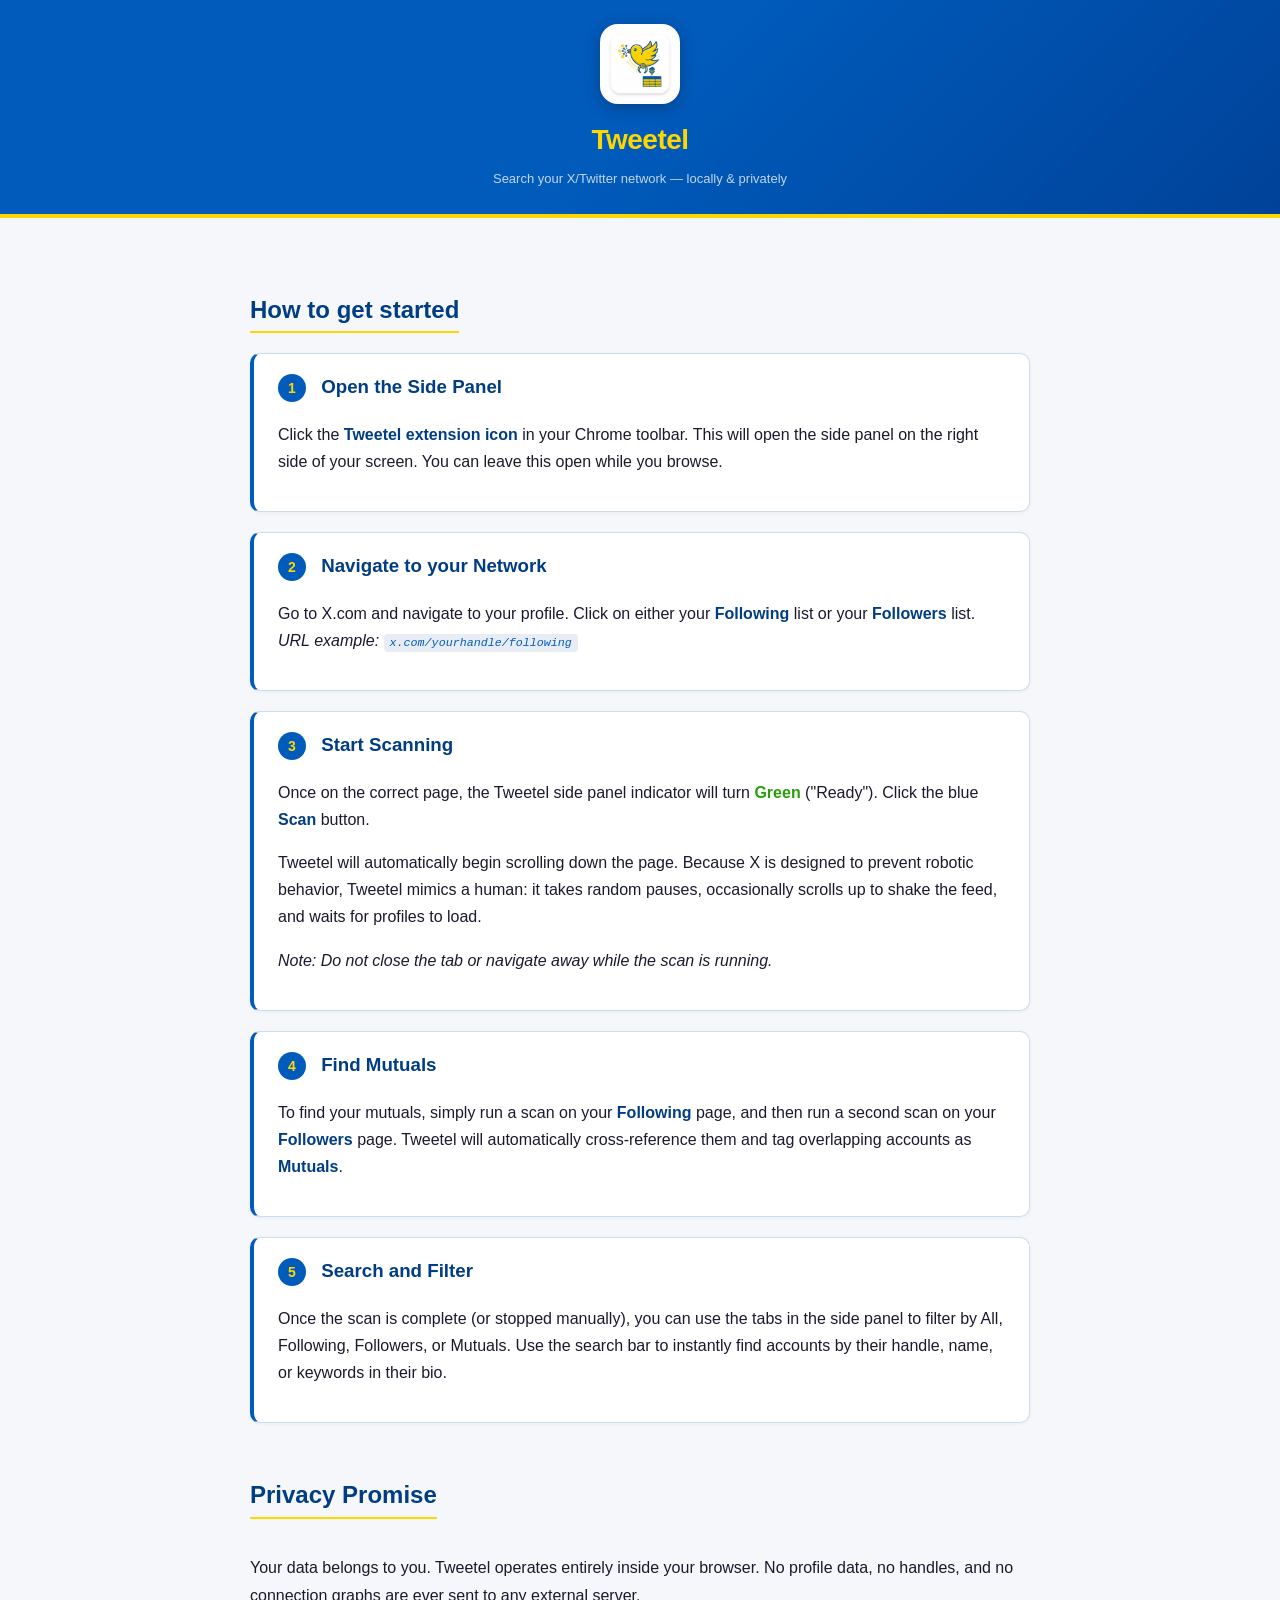
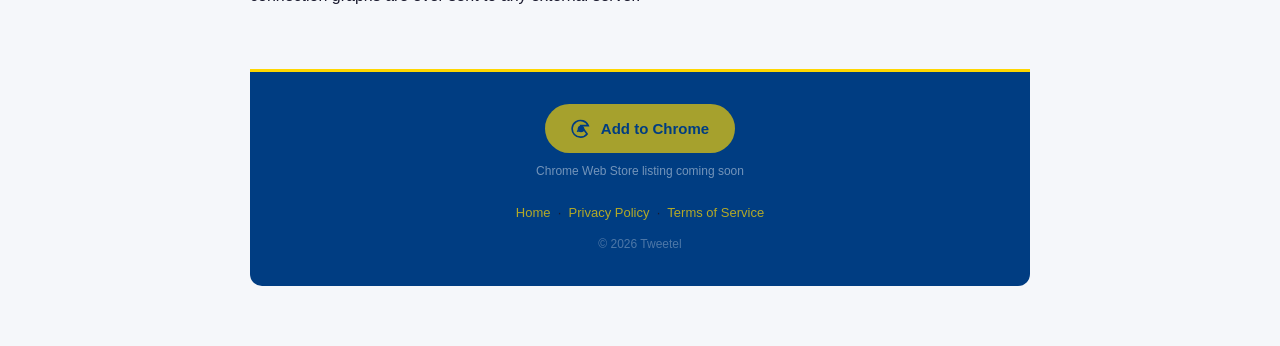
==== docs/index.html @ 0cd2e9f8 "website for the extension" ====
<!doctype html>
<html lang="en">
    <head>
        <meta charset="UTF-8" />
        <meta name="viewport" content="width=device-width, initial-scale=1.0" />
        <title>Tweetel - Search your X/Twitter network</title>
        <link rel="stylesheet" href="app.css" />
    </head>
    <body>
        <header class="site-header">
            <a href="index.html">
                <img src="logo.png" alt="Tweetel logo" class="logo" />
                <span class="brand-name">Tweetel</span>
                <span class="brand-tagline">Search your X/Twitter network — locally &amp; privately</span>
            </a>
        </header>

        <div class="page-wrapper">
            <h2>How to get started</h2>

            <div class="step">
                <h3><span class="step-number">1</span> Open the Side Panel</h3>
                <p>
                    Click the <strong>Tweetel extension icon</strong> in your Chrome
                    toolbar. This will open the side panel on the right side of your
                    screen. You can leave this open while you browse.
                </p>
            </div>

            <div class="step">
                <h3><span class="step-number">2</span> Navigate to your Network</h3>
                <p>
                    Go to X.com and navigate to your profile. Click on either your
                    <strong>Following</strong> list or your
                    <strong>Followers</strong> list.<br />
                    <em>URL example: <code>x.com/yourhandle/following</code></em>
                </p>
            </div>

            <div class="step">
                <h3><span class="step-number">3</span> Start Scanning</h3>
                <p>
                    Once on the correct page, the Tweetel side panel indicator will
                    turn <span class="highlight">Green</span> ("Ready"). Click the
                    blue <strong>Scan</strong> button.
                </p>
                <p>
                    Tweetel will automatically begin scrolling down the page.
                    Because X is designed to prevent robotic behavior, Tweetel
                    mimics a human: it takes random pauses, occasionally scrolls up
                    to shake the feed, and waits for profiles to load.
                </p>
                <p>
                    <em>Note: Do not close the tab or navigate away while the scan is running.</em>
                </p>
            </div>

            <div class="step">
                <h3><span class="step-number">4</span> Find Mutuals</h3>
                <p>
                    To find your mutuals, simply run a scan on your
                    <strong>Following</strong> page, and then run a second scan on
                    your <strong>Followers</strong> page. Tweetel will automatically
                    cross-reference them and tag overlapping accounts as
                    <strong>Mutuals</strong>.
                </p>
            </div>

            <div class="step">
                <h3><span class="step-number">5</span> Search and Filter</h3>
                <p>
                    Once the scan is complete (or stopped manually), you can use the
                    tabs in the side panel to filter by All, Following, Followers,
                    or Mutuals. Use the search bar to instantly find accounts by
                    their handle, name, or keywords in their bio.
                </p>
            </div>

            <h2>Privacy Promise</h2>
            <p>
                Your data belongs to you. Tweetel operates entirely inside your
                browser. No profile data, no handles, and no connection graphs are
                ever sent to any external server.
            </p>

            <footer>
                <div class="footer-cta">
                    <span class="btn-chrome" title="Coming soon to the Chrome Web Store">
                        <svg width="20" height="20" viewBox="0 0 24 24" fill="none" xmlns="http://www.w3.org/2000/svg">
                            <circle cx="12" cy="12" r="4" fill="#003d82"/>
                            <path d="M12 8h8.66a10 10 0 1 0-1.34 9.93L12 8z" fill="none" stroke="#003d82" stroke-width="2"/>
                            <path d="M12 8l-4.33 7.5" stroke="#003d82" stroke-width="2"/>
                        </svg>
                        Add to Chrome
                    </span>
                    <span class="btn-chrome-note">Chrome Web Store listing coming soon</span>
                </div>
                <div class="footer-links">
                    <a href="index.html">Home</a> &nbsp;&middot;&nbsp;
                    <a href="privacy.html">Privacy Policy</a> &nbsp;&middot;&nbsp;
                    <a href="terms.html">Terms of Service</a>
                </div>
                <div class="footer-brand">&copy; 2026 Tweetel</div>
            </footer>
        </div>
    </body>
</html>
---- docs/app.css ----
/* ============================================================
   Tweetel – Ukraine theme
   Colors: Ukraine Blue #005BBB, Ukraine Yellow #FFD700
   ============================================================ */

/* ── Reset & Base ─────────────────────────────────────────── */
*, *::before, *::after {
    box-sizing: border-box;
}

body {
    font-family: -apple-system, BlinkMacSystemFont, "Segoe UI", Roboto, Helvetica, Arial, sans-serif;
    background-color: #f5f7fa;
    color: #1a1a2e;
    line-height: 1.7;
    margin: 0;
    padding: 0;
}

/* ── Layout wrapper ───────────────────────────────────────── */
.page-wrapper {
    max-width: 820px;
    margin: 0 auto;
    padding: 0 20px 60px;
}

/* ── Links ────────────────────────────────────────────────── */
a {
    color: #005BBB;
    text-decoration: none;
}
a:hover {
    text-decoration: underline;
    color: #004299;
}

/* ── Typography ───────────────────────────────────────────── */
h1, h2, h3 {
    color: #003d82;
    line-height: 1.3;
}
h2 {
    margin-top: 36px;
    padding-bottom: 6px;
    border-bottom: 2px solid #FFD700;
    display: inline-block;
}
h3 {
    margin-top: 0;
}
strong {
    color: #003d82;
}
code {
    background: #e8edf5;
    color: #005BBB;
    padding: 2px 6px;
    border-radius: 4px;
    font-family: monospace;
    font-size: 0.9em;
}
ul {
    margin-top: 0;
    padding-left: 20px;
}
li {
    margin-bottom: 10px;
}

/* ── Site Header ──────────────────────────────────────────── */
.site-header {
    background: linear-gradient(135deg, #005BBB 50%, #004299 100%);
    border-bottom: 4px solid #FFD700;
    padding: 24px 20px;
    text-align: center;
    margin-bottom: 40px;
}
.site-header a {
    text-decoration: none;
    display: inline-flex;
    flex-direction: column;
    align-items: center;
    gap: 12px;
    color: #ffffff;
}
.site-header a:hover {
    text-decoration: none;
    opacity: 0.9;
}
.site-header img.logo {
    width: 80px;
    height: 80px;
    border-radius: 18px;
    box-shadow: 0 4px 16px rgba(0, 0, 0, 0.25);
}
.site-header .brand-name {
    font-size: 28px;
    font-weight: 700;
    letter-spacing: -0.5px;
    color: #FFD700;
}
.site-header .brand-tagline {
    font-size: 13px;
    color: rgba(255, 255, 255, 0.75);
    margin-top: -8px;
}

/* ── Step cards (index page) ──────────────────────────────── */
.step {
    background: #ffffff;
    border: 1px solid #d0dce8;
    border-left: 4px solid #005BBB;
    border-radius: 10px;
    padding: 20px 24px;
    margin-bottom: 20px;
    box-shadow: 0 1px 4px rgba(0, 91, 187, 0.06);
}
.step-number {
    display: inline-flex;
    align-items: center;
    justify-content: center;
    background: #005BBB;
    color: #FFD700;
    width: 28px;
    height: 28px;
    border-radius: 50%;
    font-weight: 700;
    font-size: 14px;
    margin-right: 10px;
    flex-shrink: 0;
}
.highlight {
    color: #2a9d0d;
    font-weight: bold;
}

/* ── Content blocks (privacy / terms pages) ───────────────── */
.content-block {
    background: #ffffff;
    border: 1px solid #d0dce8;
    border-radius: 10px;
    padding: 24px;
    margin-bottom: 20px;
    box-shadow: 0 1px 4px rgba(0, 91, 187, 0.06);
}

/* ── Footer ───────────────────────────────────────────────── */
footer {
    margin-top: 60px;
    padding: 32px 20px;
    border-top: 3px solid #FFD700;
    background: #003d82;
    text-align: center;
    border-radius: 0 0 12px 12px;
}
.footer-cta {
    margin-bottom: 20px;
}
.btn-chrome {
    display: inline-flex;
    align-items: center;
    gap: 10px;
    background: #FFD700;
    color: #003d82;
    padding: 12px 26px;
    border-radius: 999px;
    font-weight: 700;
    font-size: 15px;
    text-decoration: none;
    opacity: 0.65;
    cursor: default;
    border: none;
}
.btn-chrome:hover {
    text-decoration: none;
    color: #003d82;
}
.btn-chrome svg circle {
    fill: #003d82;
}
.btn-chrome svg path {
    stroke: #003d82;
}
.btn-chrome-note {
    display: block;
    font-size: 12px;
    color: rgba(255, 255, 255, 0.45);
    margin-top: 8px;
}
.footer-links {
    margin-top: 16px;
    font-size: 13px;
}
.footer-links a {
    color: rgba(255, 215, 0, 0.7);
}
.footer-links a:hover {
    color: #FFD700;
    text-decoration: underline;
}
.footer-brand {
    font-size: 12px;
    color: rgba(255, 255, 255, 0.3);
    margin-top: 10px;
}
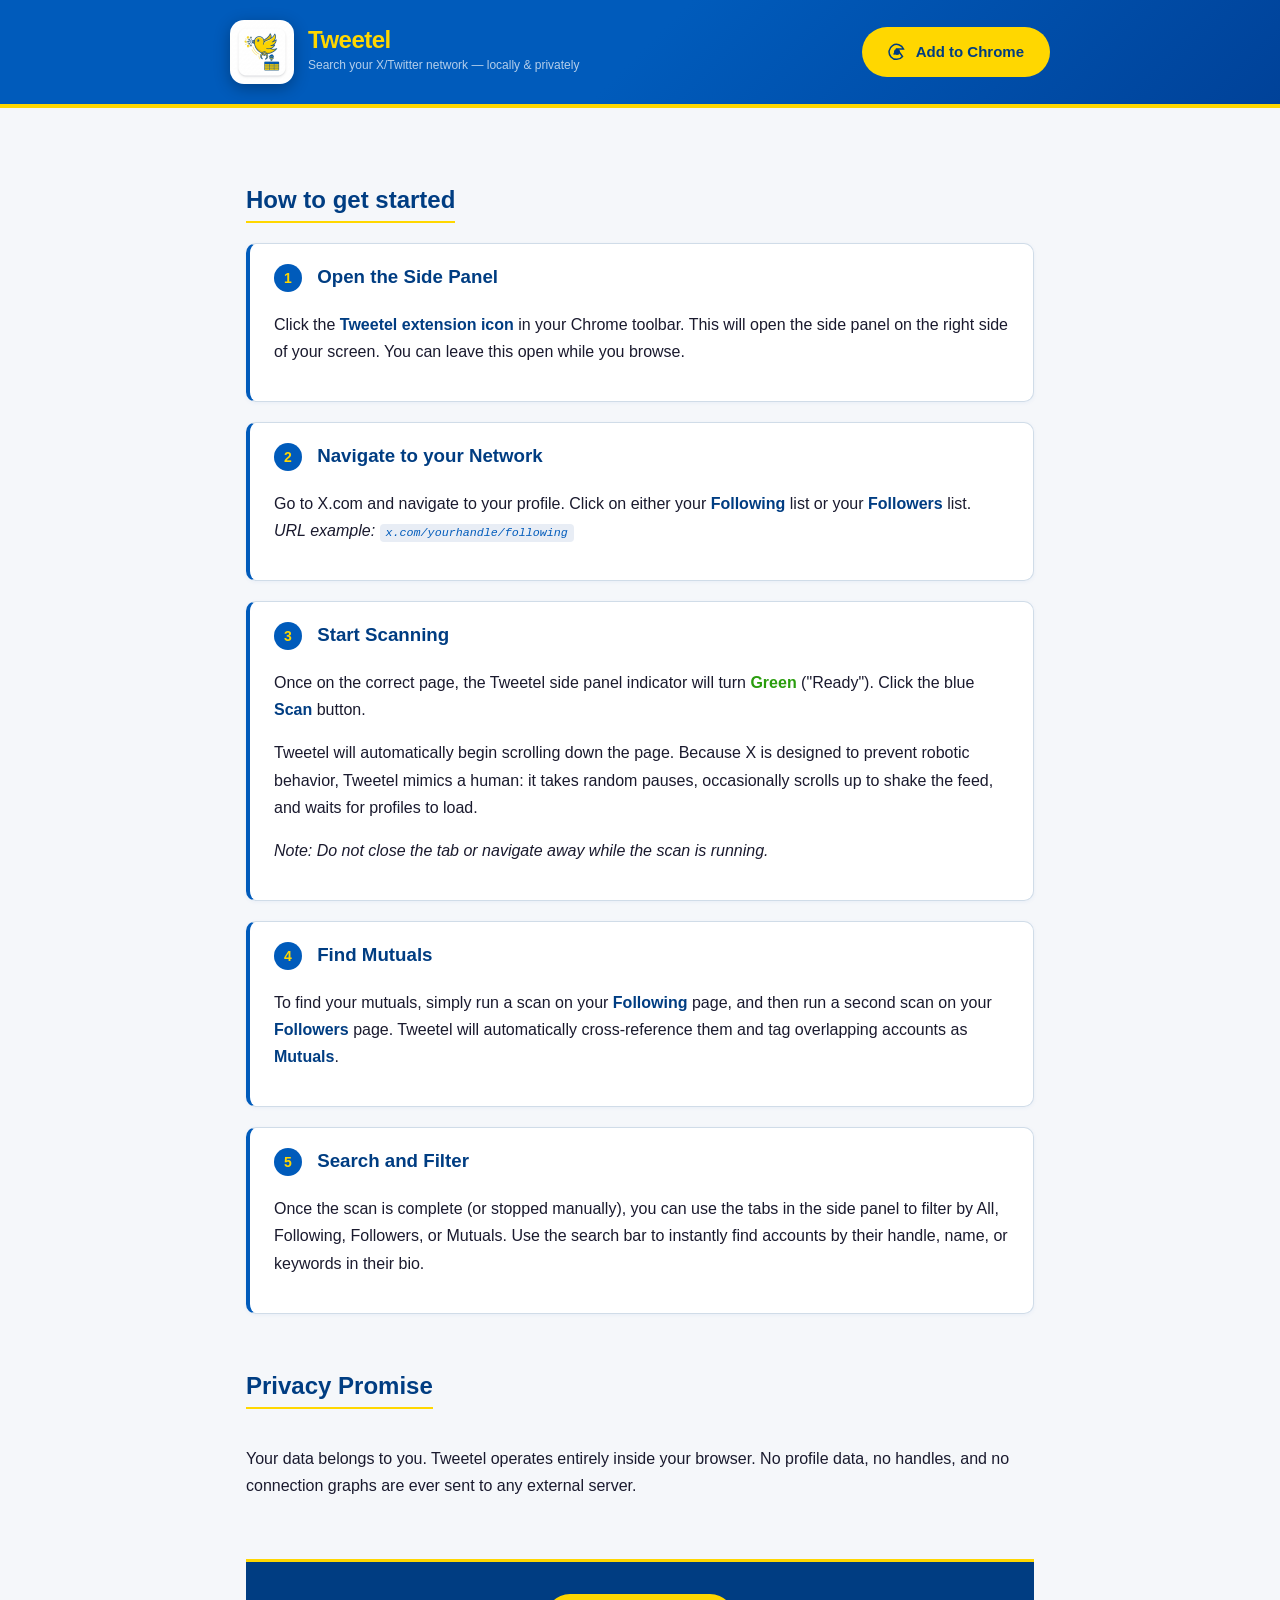
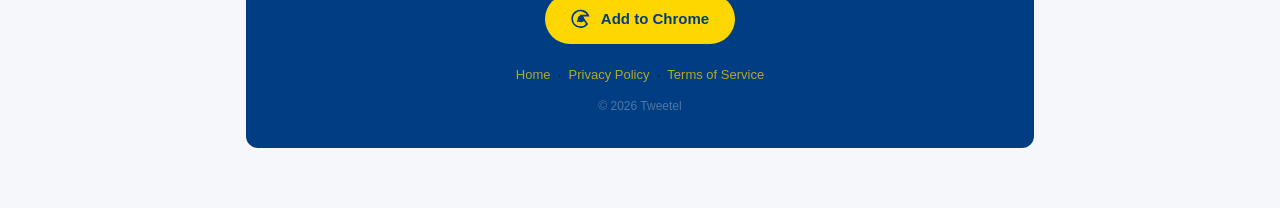
==== commit 783040dd: "updating the website" ====
--- a/docs/index.html
+++ b/docs/index.html
@@ -8,11 +8,25 @@
     </head>
     <body>
         <header class="site-header">
-            <a href="index.html">
-                <img src="logo.png" alt="Tweetel logo" class="logo" />
-                <span class="brand-name">Tweetel</span>
-                <span class="brand-tagline">Search your X/Twitter network — locally &amp; privately</span>
-            </a>
+            <div class="site-header-inner">
+                <a href="index.html" class="header-brand">
+                    <img src="logo.png" alt="Tweetel logo" class="logo" />
+                    <div class="brand-text">
+                        <span class="brand-name">Tweetel</span>
+                        <span class="brand-tagline">Search your X/Twitter network — locally &amp; privately</span>
+                    </div>
+                </a>
+                <div class="header-cta">
+                    <a class="btn-chrome" href="https://chromewebstore.google.com/detail/ngpiafpkocjniaplkankoepaknkbeeci" target="_blank" rel="noopener">
+                        <svg width="18" height="18" viewBox="0 0 24 24" fill="none" xmlns="http://www.w3.org/2000/svg">
+                            <circle cx="12" cy="12" r="4" fill="#003d82"/>
+                            <path d="M12 8h8.66a10 10 0 1 0-1.34 9.93L12 8z" fill="none" stroke="#003d82" stroke-width="2"/>
+                            <path d="M12 8l-4.33 7.5" stroke="#003d82" stroke-width="2"/>
+                        </svg>
+                        Add to Chrome
+                    </a>
+                </div>
+            </div>
         </header>
 
         <div class="page-wrapper">
@@ -85,15 +99,14 @@
 
             <footer>
                 <div class="footer-cta">
-                    <span class="btn-chrome" title="Coming soon to the Chrome Web Store">
+                    <a class="btn-chrome" href="https://chromewebstore.google.com/detail/ngpiafpkocjniaplkankoepaknkbeeci" target="_blank" rel="noopener">
                         <svg width="20" height="20" viewBox="0 0 24 24" fill="none" xmlns="http://www.w3.org/2000/svg">
                             <circle cx="12" cy="12" r="4" fill="#003d82"/>
                             <path d="M12 8h8.66a10 10 0 1 0-1.34 9.93L12 8z" fill="none" stroke="#003d82" stroke-width="2"/>
                             <path d="M12 8l-4.33 7.5" stroke="#003d82" stroke-width="2"/>
                         </svg>
                         Add to Chrome
-                    </span>
-                    <span class="btn-chrome-note">Chrome Web Store listing coming soon</span>
+                    </a>
                 </div>
                 <div class="footer-links">
                     <a href="index.html">Home</a> &nbsp;&middot;&nbsp;
--- a/docs/app.css
+++ b/docs/app.css
@@ -21,7 +21,23 @@
 .page-wrapper {
     max-width: 820px;
     margin: 0 auto;
-    padding: 0 20px 60px;
+    padding: 0 16px 60px;
+}
+
+@media (max-width: 480px) {
+    .btn-chrome {
+        font-size: 14px;
+        padding: 10px 20px;
+    }
+    .step {
+        padding: 16px;
+    }
+    .content-block {
+        padding: 16px;
+    }
+    footer {
+        padding: 24px 16px;
+    }
 }
 
 /* ── Links ────────────────────────────────────────────────── */
@@ -71,38 +87,67 @@
 .site-header {
     background: linear-gradient(135deg, #005BBB 50%, #004299 100%);
     border-bottom: 4px solid #FFD700;
-    padding: 24px 20px;
-    text-align: center;
+    padding: 20px;
     margin-bottom: 40px;
 }
-.site-header a {
-    text-decoration: none;
-    display: inline-flex;
+.site-header-inner {
+    max-width: 820px;
+    margin: 0 auto;
+    display: flex;
+    align-items: center;
+    justify-content: space-between;
+    gap: 16px;
+}
+.site-header .header-brand {
+    display: flex;
+    align-items: center;
+    gap: 14px;
+    text-decoration: none;
+    color: #ffffff;
+}
+.site-header .header-brand:hover {
+    text-decoration: none;
+    opacity: 0.9;
+}
+.site-header img.logo {
+    width: 64px;
+    height: 64px;
+    border-radius: 14px;
+    box-shadow: 0 4px 16px rgba(0, 0, 0, 0.3);
+    flex-shrink: 0;
+}
+.site-header .brand-text {
+    display: flex;
     flex-direction: column;
-    align-items: center;
-    gap: 12px;
-    color: #ffffff;
-}
-.site-header a:hover {
-    text-decoration: none;
-    opacity: 0.9;
-}
-.site-header img.logo {
-    width: 80px;
-    height: 80px;
-    border-radius: 18px;
-    box-shadow: 0 4px 16px rgba(0, 0, 0, 0.25);
+    gap: 3px;
 }
 .site-header .brand-name {
-    font-size: 28px;
+    font-size: 24px;
     font-weight: 700;
     letter-spacing: -0.5px;
     color: #FFD700;
+    line-height: 1;
 }
 .site-header .brand-tagline {
-    font-size: 13px;
-    color: rgba(255, 255, 255, 0.75);
-    margin-top: -8px;
+    font-size: 12px;
+    color: rgba(255, 255, 255, 0.7);
+}
+.site-header .header-cta {
+    flex-shrink: 0;
+}
+
+@media (max-width: 600px) {
+    .site-header-inner {
+        flex-direction: column;
+        align-items: center;
+        text-align: center;
+        gap: 14px;
+    }
+    .site-header .header-brand {
+        flex-direction: column;
+        align-items: center;
+        gap: 8px;
+    }
 }
 
 /* ── Step cards (index page) ──────────────────────────────── */
@@ -167,25 +212,20 @@
     font-weight: 700;
     font-size: 15px;
     text-decoration: none;
-    opacity: 0.65;
-    cursor: default;
     border: none;
+    transition: background 0.2s, transform 0.1s;
 }
 .btn-chrome:hover {
-    text-decoration: none;
-    color: #003d82;
+    background: #ffe033;
+    color: #003d82;
+    text-decoration: none;
+    transform: translateY(-1px);
 }
 .btn-chrome svg circle {
     fill: #003d82;
 }
 .btn-chrome svg path {
     stroke: #003d82;
-}
-.btn-chrome-note {
-    display: block;
-    font-size: 12px;
-    color: rgba(255, 255, 255, 0.45);
-    margin-top: 8px;
 }
 .footer-links {
     margin-top: 16px;
